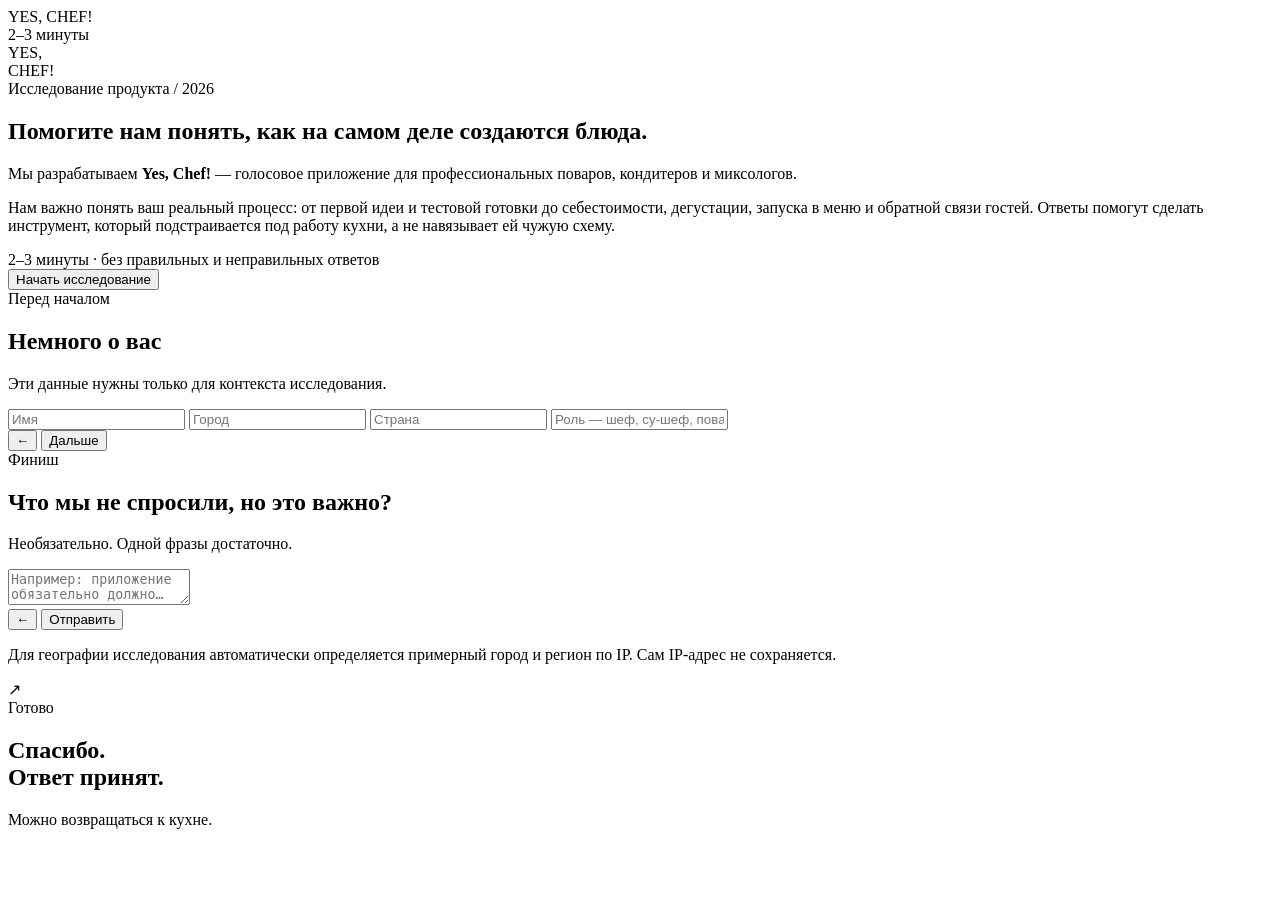
==== yes-chef/index.html @ 0dee5e69 "Add Yes Chef survey structure" ====
<!doctype html>
<html lang="ru">
<head>
  <meta charset="utf-8">
  <meta name="viewport" content="width=device-width, initial-scale=1, viewport-fit=cover">
  <meta name="theme-color" content="#2557FF">
  <title>Yes, Chef! — исследование для профессиональной кухни</title>
  <link rel="stylesheet" href="./styles.css">
</head>
<body>
  <main class="app" id="app">
    <header class="topbar" id="topbar">
      <div class="brand">YES, CHEF!</div>
      <div class="counter" id="counter">2–3 минуты</div>
    </header>
    <div class="progress" id="progress"><div class="progress__bar" id="progressBar"></div></div>

    <form id="survey" novalidate>
      <section class="screen intro active" data-key="intro">
        <div class="intro__wordmark" aria-hidden="true">YES,<br>CHEF!</div>
        <div class="intro__content">
          <div class="eyebrow eyebrow--light">Исследование продукта / 2026</div>
          <h1>Помогите нам понять, как на самом деле создаются блюда.</h1>
          <p class="intro__lead">Мы разрабатываем <strong>Yes, Chef!</strong> — голосовое приложение для профессиональных поваров, кондитеров и миксологов.</p>
          <p class="intro__text">Нам важно понять ваш реальный процесс: от первой идеи и тестовой готовки до себестоимости, дегустации, запуска в меню и обратной связи гостей. Ответы помогут сделать инструмент, который подстраивается под работу кухни, а не навязывает ей чужую схему.</p>
          <div class="intro__meta">2–3 минуты · без правильных и неправильных ответов</div>
        </div>
        <div class="nav nav--intro">
          <button class="btn btn--white" type="button" data-next>Начать исследование</button>
        </div>
      </section>

      <section class="screen profile" data-key="profile">
        <div class="eyebrow">Перед началом</div>
        <h2>Немного о вас</h2>
        <p class="lead">Эти данные нужны только для контекста исследования.</p>
        <div class="fields">
          <input class="text-input" type="text" name="name" autocomplete="name" placeholder="Имя" required>
          <input class="text-input" type="text" name="city" autocomplete="address-level2" placeholder="Город" required>
          <input class="text-input" type="text" name="country" autocomplete="country-name" placeholder="Страна" required>
          <input class="text-input" type="text" name="role" autocomplete="organization-title" placeholder="Роль — шеф, су-шеф, повар…" required>
        </div>
        <div class="error" aria-live="polite"></div>
        <div class="nav">
          <button class="btn btn--back" type="button" data-back>←</button>
          <button class="btn btn--primary" type="button" data-next>Дальше</button>
        </div>
      </section>

      <div id="questions"></div>

      <section class="screen" data-key="comment">
        <div class="eyebrow">Финиш</div>
        <h2>Что мы не спросили, но это важно?</h2>
        <p class="lead">Необязательно. Одной фразы достаточно.</p>
        <textarea name="comment" inputmode="text" placeholder="Например: приложение обязательно должно…"></textarea>
        <div class="error" aria-live="polite"></div>
        <div class="nav">
          <button class="btn btn--back" type="button" data-back>←</button>
          <button class="btn btn--primary" id="submitBtn" type="button">Отправить</button>
        </div>
        <p class="privacy">Для географии исследования автоматически определяется примерный город и регион по IP. Сам IP-адрес не сохраняется.</p>
      </section>

      <section class="screen success" data-key="success">
        <div class="success__arrow">↗</div>
        <div class="eyebrow">Готово</div>
        <h2>Спасибо.<br>Ответ принят.</h2>
        <p class="lead">Можно возвращаться к кухне.</p>
      </section>
    </form>
  </main>

  <iframe name="yeschefSink" id="yeschefSink" title="" hidden></iframe>
  <script src="./app.js" defer></script>
</body>
</html>
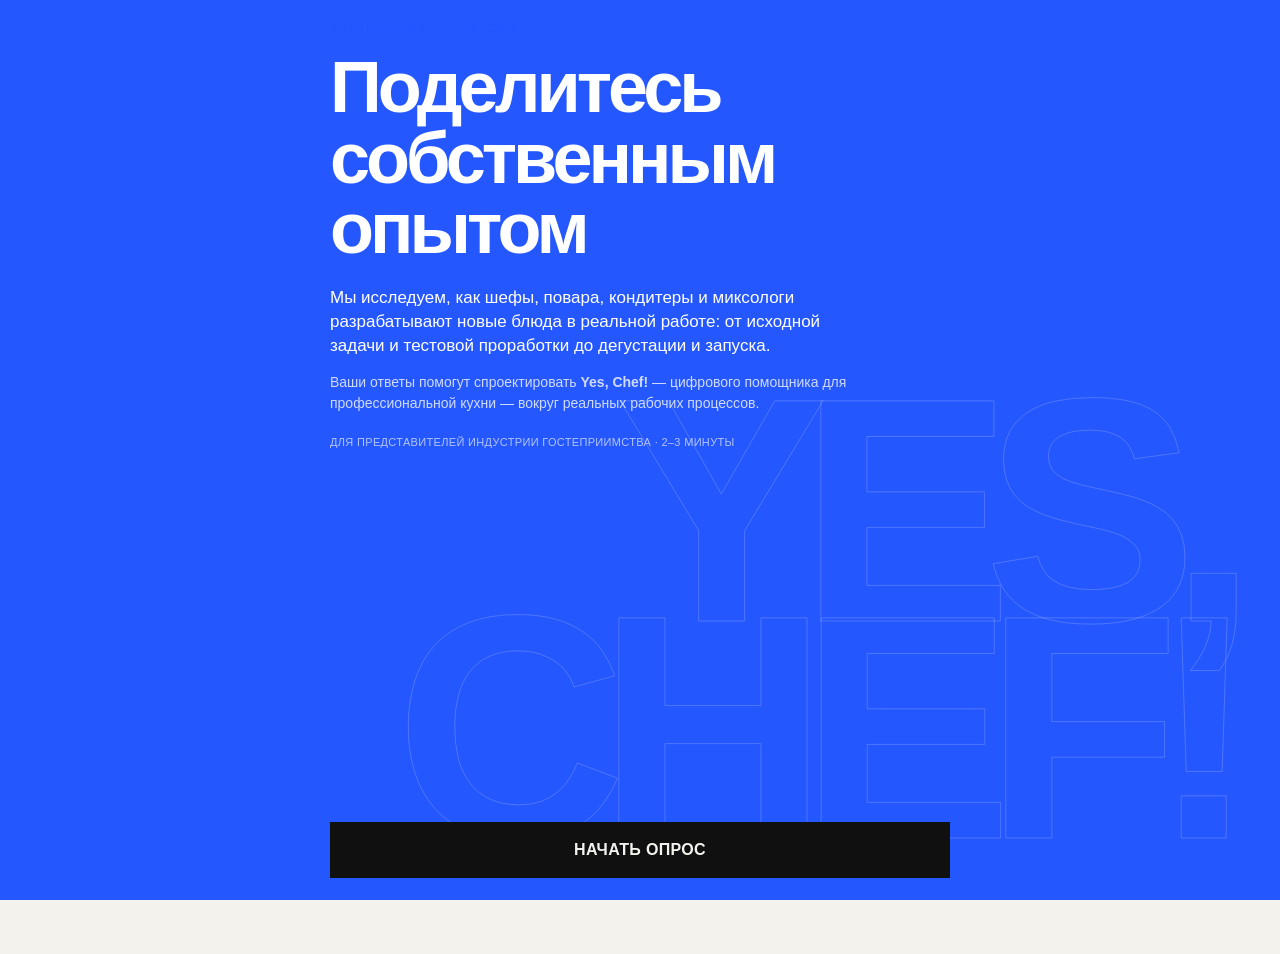
==== commit d6f5c6b8: "Refine Yes Chef survey structure and intro" ====
--- a/yes-chef/index.html
+++ b/yes-chef/index.html
@@ -3,11 +3,21 @@
 <head>
   <meta charset="utf-8">
   <meta name="viewport" content="width=device-width, initial-scale=1, viewport-fit=cover">
-  <meta name="theme-color" content="#2557FF">
+  <meta name="theme-color" content="#F3F2ED">
   <title>Yes, Chef! — исследование для профессиональной кухни</title>
   <link rel="stylesheet" href="./styles.css">
 </head>
-<body>
+<body class="is-loading">
+  <div class="preloader" id="preloader" aria-hidden="true">
+    <div class="preloader__meta">YES, CHEF! / RESEARCH</div>
+    <div class="preloader__logo">
+      <span>YES,</span>
+      <span>CHEF!</span>
+    </div>
+    <div class="preloader__line"><i></i></div>
+    <div class="preloader__year">2026</div>
+  </div>
+
   <main class="app" id="app">
     <header class="topbar" id="topbar">
       <div class="brand">YES, CHEF!</div>
@@ -19,54 +29,42 @@
       <section class="screen intro active" data-key="intro">
         <div class="intro__wordmark" aria-hidden="true">YES,<br>CHEF!</div>
         <div class="intro__content">
-          <div class="eyebrow eyebrow--light">Исследование продукта / 2026</div>
-          <h1>Помогите нам понять, как на самом деле создаются блюда.</h1>
-          <p class="intro__lead">Мы разрабатываем <strong>Yes, Chef!</strong> — голосовое приложение для профессиональных поваров, кондитеров и миксологов.</p>
-          <p class="intro__text">Нам важно понять ваш реальный процесс: от первой идеи и тестовой готовки до себестоимости, дегустации, запуска в меню и обратной связи гостей. Ответы помогут сделать инструмент, который подстраивается под работу кухни, а не навязывает ей чужую схему.</p>
-          <div class="intro__meta">2–3 минуты · без правильных и неправильных ответов</div>
+          <div class="eyebrow">Исследование / Yes, Chef!</div>
+          <h1>Поделитесь собственным опытом</h1>
+          <p class="intro__lead">Мы исследуем, как шефы, повара, кондитеры и миксологи разрабатывают новые блюда в реальной работе: от исходной задачи и тестовой проработки до дегустации и запуска.</p>
+          <p class="intro__text">Ваши ответы помогут спроектировать <strong>Yes, Chef!</strong> — цифрового помощника для профессиональной кухни — вокруг реальных рабочих процессов.</p>
+          <div class="intro__meta">Для представителей индустрии гостеприимства · 2–3 минуты</div>
         </div>
         <div class="nav nav--intro">
-          <button class="btn btn--white" type="button" data-next>Начать исследование</button>
+          <button class="btn btn--primary" type="button" data-next>Начать опрос</button>
         </div>
       </section>
 
       <section class="screen profile" data-key="profile">
         <div class="eyebrow">Перед началом</div>
         <h2>Немного о вас</h2>
-        <p class="lead">Эти данные нужны только для контекста исследования.</p>
+        <p class="lead">Только несколько данных для контекста исследования.</p>
         <div class="fields">
-          <input class="text-input" type="text" name="name" autocomplete="name" placeholder="Имя" required>
           <input class="text-input" type="text" name="city" autocomplete="address-level2" placeholder="Город" required>
           <input class="text-input" type="text" name="country" autocomplete="country-name" placeholder="Страна" required>
-          <input class="text-input" type="text" name="role" autocomplete="organization-title" placeholder="Роль — шеф, су-шеф, повар…" required>
+          <input class="text-input" type="text" name="role" autocomplete="organization-title" placeholder="Должность — шеф, су-шеф, повар…" required>
         </div>
         <div class="error" aria-live="polite"></div>
         <div class="nav">
-          <button class="btn btn--back" type="button" data-back>←</button>
+          <button class="btn btn--back" type="button" data-back aria-label="Назад">←</button>
           <button class="btn btn--primary" type="button" data-next>Дальше</button>
         </div>
       </section>
 
       <div id="questions"></div>
 
-      <section class="screen" data-key="comment">
-        <div class="eyebrow">Финиш</div>
-        <h2>Что мы не спросили, но это важно?</h2>
-        <p class="lead">Необязательно. Одной фразы достаточно.</p>
-        <textarea name="comment" inputmode="text" placeholder="Например: приложение обязательно должно…"></textarea>
-        <div class="error" aria-live="polite"></div>
-        <div class="nav">
-          <button class="btn btn--back" type="button" data-back>←</button>
-          <button class="btn btn--primary" id="submitBtn" type="button">Отправить</button>
-        </div>
-        <p class="privacy">Для географии исследования автоматически определяется примерный город и регион по IP. Сам IP-адрес не сохраняется.</p>
-      </section>
-
       <section class="screen success" data-key="success">
-        <div class="success__arrow">↗</div>
-        <div class="eyebrow">Готово</div>
-        <h2>Спасибо.<br>Ответ принят.</h2>
-        <p class="lead">Можно возвращаться к кухне.</p>
+        <div class="success__ghost" aria-hidden="true">СПАСИБО</div>
+        <div class="success__mark" aria-hidden="true"><span></span></div>
+        <div class="eyebrow">Исследование завершено</div>
+        <h2>Спасибо за ваш опыт.</h2>
+        <p class="lead">Ответы сохранены. Они помогут нам спроектировать Yes, Chef! вокруг реальных процессов профессиональной кухни.</p>
+        <div class="success__signoff">YES, CHEF! / 2026</div>
       </section>
     </form>
   </main>
--- a/yes-chef/styles.css
+++ b/yes-chef/styles.css
@@ -0,0 +1,177 @@
+:root{
+  --blue:#2557FF;
+  --paper:#F3F2ED;
+  --ink:#101010;
+  --muted:#74736D;
+  --line:#C9C7BF;
+  --white:#FFFFFF;
+  --danger:#B83A2E;
+}
+
+*{box-sizing:border-box}
+html,body{margin:0;min-height:100%;background:var(--paper);color:var(--ink)}
+body{font-family:Arial,Helvetica,sans-serif;-webkit-font-smoothing:antialiased}
+button,input,textarea{font:inherit}
+button{-webkit-tap-highlight-color:transparent}
+
+.app{
+  width:min(100%,620px);
+  min-height:100svh;
+  margin:0 auto;
+  padding:18px 18px calc(24px + env(safe-area-inset-bottom));
+  display:flex;
+  flex-direction:column;
+}
+
+.topbar{
+  display:grid;
+  grid-template-columns:1fr auto;
+  gap:16px;
+  padding-bottom:14px;
+  border-bottom:1px solid var(--ink);
+}
+.brand{font-size:16px;font-weight:800;letter-spacing:-.02em}
+.counter{font-size:12px;color:var(--muted);font-variant-numeric:tabular-nums}
+.progress{height:3px;background:var(--line);overflow:hidden}
+.progress__bar{height:100%;width:0;background:var(--blue);transition:width .2s ease}
+
+#survey{flex:1;display:flex}
+.screen{
+  display:none;
+  flex:1;
+  flex-direction:column;
+  min-height:calc(100svh - 80px);
+  padding-top:28px;
+}
+.screen.active{display:flex}
+
+.eyebrow{
+  margin-bottom:18px;
+  color:var(--blue);
+  font-size:11px;
+  font-weight:800;
+  letter-spacing:.12em;
+  text-transform:uppercase;
+}
+.eyebrow--light{color:rgba(255,255,255,.72)}
+
+h1,h2{
+  margin:0;
+  max-width:550px;
+  font-weight:800;
+  letter-spacing:-.055em;
+  line-height:.98;
+}
+h1{font-size:clamp(43px,11.5vw,68px)}
+h2{font-size:clamp(35px,9.5vw,54px)}
+.lead{margin:18px 0 0;max-width:500px;color:var(--muted);font-size:15px;line-height:1.48}
+.hint{margin:14px 0 0;color:var(--muted);font-size:12px;line-height:1.4}
+
+/* Intro cover */
+.intro{
+  position:fixed;
+  inset:0;
+  z-index:100;
+  display:none;
+  min-height:100svh;
+  padding:calc(22px + env(safe-area-inset-top)) 20px calc(22px + env(safe-area-inset-bottom));
+  overflow:hidden;
+  background:var(--blue);
+  color:var(--white);
+}
+.intro.active{display:flex}
+.intro__wordmark{
+  position:absolute;
+  right:-.08em;
+  bottom:7vh;
+  z-index:0;
+  color:transparent;
+  font-size:clamp(150px,47vw,320px);
+  font-weight:900;
+  letter-spacing:-.09em;
+  line-height:.68;
+  -webkit-text-stroke:1px rgba(255,255,255,.18);
+  text-align:right;
+  pointer-events:none;
+  user-select:none;
+}
+.intro__content{position:relative;z-index:1;max-width:560px}
+.intro h1{max-width:560px;font-size:clamp(46px,12vw,72px)}
+.intro__lead{margin:22px 0 0;max-width:520px;font-size:17px;line-height:1.42}
+.intro__text{margin:14px 0 0;max-width:520px;color:rgba(255,255,255,.78);font-size:14px;line-height:1.5}
+.intro__meta{margin-top:22px;color:rgba(255,255,255,.65);font-size:11px;letter-spacing:.03em;text-transform:uppercase}
+.nav--intro{position:relative;z-index:1;margin-top:auto;padding-top:30px}
+
+.fields{display:grid;margin-top:30px;border-top:1px solid var(--ink)}
+.text-input,.other-input,textarea{
+  width:100%;
+  border:0;
+  border-bottom:1px solid var(--line);
+  border-radius:0;
+  background:transparent;
+  color:var(--ink);
+  padding:17px 0;
+  outline:none;
+  font-size:18px;
+}
+.text-input::placeholder,.other-input::placeholder,textarea::placeholder{color:#99978F}
+.text-input:focus,.other-input:focus,textarea:focus{border-bottom-color:var(--blue)}
+textarea{min-height:124px;resize:vertical;margin-top:28px;border-top:1px solid var(--ink);padding-top:16px}
+
+.options{display:grid;gap:8px;margin-top:26px}
+.option{
+  position:relative;
+  display:grid;
+  grid-template-columns:18px 1fr;
+  gap:12px;
+  align-items:center;
+  min-height:58px;
+  border:1px solid var(--ink);
+  padding:13px 14px;
+  cursor:pointer;
+  transition:background .12s,border-color .12s,color .12s;
+}
+.option input{position:absolute;opacity:0;pointer-events:none}
+.mark{width:18px;height:18px;border:1px solid currentColor;border-radius:50%;display:grid;place-items:center}
+.option.multi .mark{border-radius:2px}
+.option.selected{background:var(--blue);border-color:var(--blue);color:var(--white)}
+.option.selected .mark::after{content:"";width:8px;height:8px;background:currentColor;border-radius:50%}
+.option.multi.selected .mark::after{border-radius:1px}
+.option__text{font-size:17px;line-height:1.18;letter-spacing:-.02em}
+
+.other-wrap{display:none;margin-top:10px}
+.other-wrap.show{display:block}
+.error{min-height:18px;margin-top:12px;color:var(--danger);font-size:12px}
+
+.nav{display:flex;gap:8px;margin-top:auto;padding-top:30px}
+.btn{
+  min-height:56px;
+  border:1px solid var(--ink);
+  border-radius:0;
+  padding:0 18px;
+  background:transparent;
+  color:var(--ink);
+  font-weight:800;
+  letter-spacing:.02em;
+  text-transform:uppercase;
+  cursor:pointer;
+}
+.btn--primary{flex:1;background:var(--ink);color:var(--paper)}
+.btn--back{width:58px;padding:0}
+.btn--white{width:100%;background:var(--white);border-color:var(--white);color:var(--blue)}
+.btn:disabled{opacity:.45;cursor:default}
+
+.privacy{margin:24px 0 0;padding-top:14px;border-top:1px solid var(--line);color:var(--muted);font-size:12px;line-height:1.4}
+.success{justify-content:center}
+.success__arrow{margin-bottom:24px;color:var(--blue);font-size:84px;line-height:.8}
+
+@media (hover:hover){
+  .option:not(.selected):hover{background:#E5E9F7}
+  .btn--primary:hover{background:var(--blue);border-color:var(--blue)}
+  .btn--white:hover{background:transparent;color:var(--white)}
+}
+
+@media (min-width:700px){
+  .intro{padding-left:max(32px,calc((100vw - 620px)/2));padding-right:max(32px,calc((100vw - 620px)/2))}
+  .intro__wordmark{right:4vw}
+}
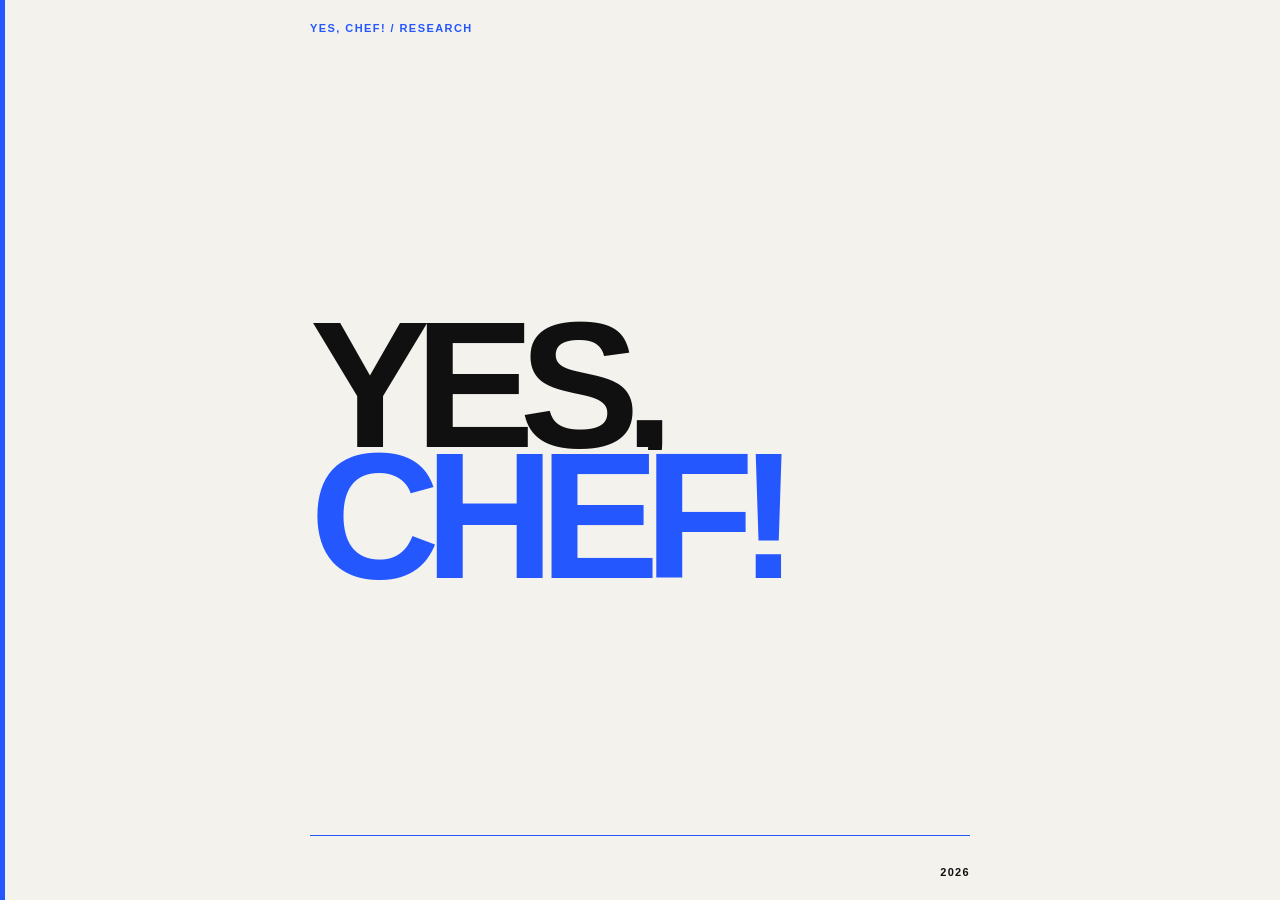
==== commit ab02914f: "Simplify Yes Chef profile fields" ====
--- a/yes-chef/index.html
+++ b/yes-chef/index.html
@@ -45,8 +45,8 @@
         <h2>Немного о вас</h2>
         <p class="lead">Только несколько данных для контекста исследования.</p>
         <div class="fields">
+          <input class="text-input" type="text" name="name" autocomplete="name" placeholder="Имя" required>
           <input class="text-input" type="text" name="city" autocomplete="address-level2" placeholder="Город" required>
-          <input class="text-input" type="text" name="country" autocomplete="country-name" placeholder="Страна" required>
           <input class="text-input" type="text" name="role" autocomplete="organization-title" placeholder="Должность — шеф, су-шеф, повар…" required>
         </div>
         <div class="error" aria-live="polite"></div>
--- a/yes-chef/styles.css
+++ b/yes-chef/styles.css
@@ -2,7 +2,7 @@
   --blue:#2557FF;
   --paper:#F3F2ED;
   --ink:#101010;
-  --muted:#74736D;
+  --muted:#6F6D66;
   --line:#C9C7BF;
   --white:#FFFFFF;
   --danger:#B83A2E;
@@ -10,12 +10,103 @@
 
 *{box-sizing:border-box}
 html,body{margin:0;min-height:100%;background:var(--paper);color:var(--ink)}
-body{font-family:Arial,Helvetica,sans-serif;-webkit-font-smoothing:antialiased}
+body{font-family:"Helvetica Neue",Arial,Helvetica,sans-serif;-webkit-font-smoothing:antialiased}
 button,input,textarea{font:inherit}
 button{-webkit-tap-highlight-color:transparent}
 
+body.is-loading{overflow:hidden}
+
+/* Loading sequence */
+.preloader{
+  position:fixed;
+  inset:0;
+  z-index:999;
+  display:grid;
+  grid-template-rows:auto 1fr auto;
+  min-height:100svh;
+  padding:22px 20px calc(22px + env(safe-area-inset-bottom));
+  overflow:hidden;
+  background:var(--paper);
+  color:var(--ink);
+  transition:transform .72s cubic-bezier(.76,0,.24,1),visibility .72s;
+}
+.preloader::before{
+  content:"";
+  position:absolute;
+  top:0;
+  left:0;
+  width:5px;
+  height:100%;
+  background:var(--blue);
+  transform:scaleY(0);
+  transform-origin:top;
+  animation:loadRail 1.2s cubic-bezier(.7,0,.2,1) .08s forwards;
+}
+.preloader__meta{
+  position:relative;
+  z-index:2;
+  color:var(--blue);
+  font-size:11px;
+  font-weight:800;
+  letter-spacing:.13em;
+  text-transform:uppercase;
+  opacity:0;
+  animation:fadeUp .42s ease .12s forwards;
+}
+.preloader__logo{
+  align-self:center;
+  position:relative;
+  z-index:2;
+  font-size:clamp(74px,25vw,180px);
+  font-weight:900;
+  letter-spacing:-.085em;
+  line-height:.73;
+  text-transform:uppercase;
+}
+.preloader__logo span{
+  display:block;
+  overflow:hidden;
+  clip-path:inset(100% 0 0 0);
+  transform:translateY(18px);
+  animation:logoReveal .72s cubic-bezier(.16,1,.3,1) forwards;
+}
+.preloader__logo span:nth-child(1){animation-delay:.18s}
+.preloader__logo span:nth-child(2){animation-delay:.34s;color:var(--blue)}
+.preloader__line{
+  position:absolute;
+  left:20px;
+  right:20px;
+  bottom:64px;
+  height:1px;
+  background:var(--line);
+  overflow:hidden;
+}
+.preloader__line i{
+  display:block;
+  width:100%;
+  height:100%;
+  background:var(--blue);
+  transform:translateX(-100%);
+  animation:lineSweep 1.05s cubic-bezier(.65,0,.35,1) .45s forwards;
+}
+.preloader__year{
+  align-self:end;
+  justify-self:end;
+  position:relative;
+  z-index:2;
+  font-size:11px;
+  font-weight:700;
+  letter-spacing:.12em;
+  opacity:0;
+  animation:fadeUp .42s ease .72s forwards;
+}
+.preloader.is-done{
+  transform:translateY(-100%);
+  visibility:hidden;
+}
+
 .app{
-  width:min(100%,620px);
+  width:min(100%,660px);
   min-height:100svh;
   margin:0 auto;
   padding:18px 18px calc(24px + env(safe-area-inset-bottom));
@@ -30,20 +121,23 @@
   padding-bottom:14px;
   border-bottom:1px solid var(--ink);
 }
-.brand{font-size:16px;font-weight:800;letter-spacing:-.02em}
+.brand{font-size:16px;font-weight:900;letter-spacing:-.035em}
 .counter{font-size:12px;color:var(--muted);font-variant-numeric:tabular-nums}
 .progress{height:3px;background:var(--line);overflow:hidden}
-.progress__bar{height:100%;width:0;background:var(--blue);transition:width .2s ease}
+.progress__bar{height:100%;width:0;background:var(--blue);transition:width .34s cubic-bezier(.22,1,.36,1)}
 
 #survey{flex:1;display:flex}
+#questions{display:contents}
 .screen{
   display:none;
   flex:1;
   flex-direction:column;
   min-height:calc(100svh - 80px);
   padding-top:28px;
+  position:relative;
 }
 .screen.active{display:flex}
+.screen.active:not(.intro):not(.success){animation:screenIn .38s cubic-bezier(.22,1,.36,1)}
 
 .eyebrow{
   margin-bottom:18px;
@@ -53,57 +147,81 @@
   letter-spacing:.12em;
   text-transform:uppercase;
 }
-.eyebrow--light{color:rgba(255,255,255,.72)}
 
 h1,h2{
   margin:0;
-  max-width:550px;
-  font-weight:800;
-  letter-spacing:-.055em;
-  line-height:.98;
-}
-h1{font-size:clamp(43px,11.5vw,68px)}
-h2{font-size:clamp(35px,9.5vw,54px)}
-.lead{margin:18px 0 0;max-width:500px;color:var(--muted);font-size:15px;line-height:1.48}
-.hint{margin:14px 0 0;color:var(--muted);font-size:12px;line-height:1.4}
-
-/* Intro cover */
-.intro{
-  position:fixed;
-  inset:0;
-  z-index:100;
-  display:none;
-  min-height:100svh;
-  padding:calc(22px + env(safe-area-inset-top)) 20px calc(22px + env(safe-area-inset-bottom));
-  overflow:hidden;
+  max-width:590px;
+  font-weight:900;
+  letter-spacing:-.062em;
+  line-height:.95;
+}
+h1{font-size:clamp(46px,12vw,76px)}
+h2{font-size:clamp(37px,9.5vw,58px)}
+.lead{margin:18px 0 0;max-width:530px;color:var(--muted);font-size:15px;line-height:1.48}
+
+.selection-note{
+  display:flex;
+  align-items:center;
+  gap:8px;
+  width:max-content;
+  max-width:100%;
+  margin:18px 0 0;
+  color:var(--blue);
+  font-size:11px;
+  font-weight:850;
+  letter-spacing:.08em;
+  line-height:1.25;
+  text-transform:uppercase;
+}
+.selection-note::before{
+  content:"";
+  flex:0 0 auto;
+  width:7px;
+  height:7px;
   background:var(--blue);
-  color:var(--white);
-}
-.intro.active{display:flex}
+}
+
+/* First screen */
+.intro{overflow:hidden;padding-top:34px}
 .intro__wordmark{
   position:absolute;
-  right:-.08em;
-  bottom:7vh;
+  right:-.09em;
+  bottom:12vh;
   z-index:0;
   color:transparent;
-  font-size:clamp(150px,47vw,320px);
-  font-weight:900;
-  letter-spacing:-.09em;
-  line-height:.68;
-  -webkit-text-stroke:1px rgba(255,255,255,.18);
+  font-size:clamp(145px,45vw,300px);
+  font-weight:900;
+  letter-spacing:-.095em;
+  line-height:.67;
+  -webkit-text-stroke:1px rgba(16,16,16,.11);
   text-align:right;
   pointer-events:none;
   user-select:none;
 }
-.intro__content{position:relative;z-index:1;max-width:560px}
-.intro h1{max-width:560px;font-size:clamp(46px,12vw,72px)}
-.intro__lead{margin:22px 0 0;max-width:520px;font-size:17px;line-height:1.42}
-.intro__text{margin:14px 0 0;max-width:520px;color:rgba(255,255,255,.78);font-size:14px;line-height:1.5}
-.intro__meta{margin-top:22px;color:rgba(255,255,255,.65);font-size:11px;letter-spacing:.03em;text-transform:uppercase}
+.intro__content{position:relative;z-index:1;max-width:590px}
+.intro h1{max-width:590px}
+.intro__lead{margin:24px 0 0;max-width:550px;font-size:17px;line-height:1.42}
+.intro__text{margin:14px 0 0;max-width:535px;color:var(--muted);font-size:14px;line-height:1.5}
+.intro__meta{margin-top:22px;color:var(--muted);font-size:11px;font-weight:700;letter-spacing:.04em;text-transform:uppercase}
 .nav--intro{position:relative;z-index:1;margin-top:auto;padding-top:30px}
+body.is-ready .intro.active .eyebrow,
+body.is-ready .intro.active h1,
+body.is-ready .intro.active .intro__lead,
+body.is-ready .intro.active .intro__text,
+body.is-ready .intro.active .intro__meta,
+body.is-ready .intro.active .nav{
+  opacity:0;
+  transform:translateY(15px);
+  animation:introIn .54s cubic-bezier(.22,1,.36,1) forwards;
+}
+body.is-ready .intro.active h1{animation-delay:.05s}
+body.is-ready .intro.active .intro__lead{animation-delay:.10s}
+body.is-ready .intro.active .intro__text{animation-delay:.14s}
+body.is-ready .intro.active .intro__meta{animation-delay:.18s}
+body.is-ready .intro.active .nav{animation-delay:.23s}
 
 .fields{display:grid;margin-top:30px;border-top:1px solid var(--ink)}
-.text-input,.other-input,textarea{
+.text-input,.other-input{
   width:100%;
   border:0;
   border-bottom:1px solid var(--line);
@@ -114,9 +232,8 @@
   outline:none;
   font-size:18px;
 }
-.text-input::placeholder,.other-input::placeholder,textarea::placeholder{color:#99978F}
-.text-input:focus,.other-input:focus,textarea:focus{border-bottom-color:var(--blue)}
-textarea{min-height:124px;resize:vertical;margin-top:28px;border-top:1px solid var(--ink);padding-top:16px}
+.text-input::placeholder,.other-input::placeholder{color:#99978F}
+.text-input:focus,.other-input:focus{border-bottom-color:var(--blue)}
 
 .options{display:grid;gap:8px;margin-top:26px}
 .option{
@@ -129,7 +246,7 @@
   border:1px solid var(--ink);
   padding:13px 14px;
   cursor:pointer;
-  transition:background .12s,border-color .12s,color .12s;
+  transition:background .14s,border-color .14s,color .14s,transform .14s;
 }
 .option input{position:absolute;opacity:0;pointer-events:none}
 .mark{width:18px;height:18px;border:1px solid currentColor;border-radius:50%;display:grid;place-items:center}
@@ -140,7 +257,7 @@
 .option__text{font-size:17px;line-height:1.18;letter-spacing:-.02em}
 
 .other-wrap{display:none;margin-top:10px}
-.other-wrap.show{display:block}
+.other-wrap.show{display:block;animation:screenIn .25s ease}
 .error{min-height:18px;margin-top:12px;color:var(--danger);font-size:12px}
 
 .nav{display:flex;gap:8px;margin-top:auto;padding-top:30px}
@@ -151,27 +268,92 @@
   padding:0 18px;
   background:transparent;
   color:var(--ink);
-  font-weight:800;
-  letter-spacing:.02em;
+  font-weight:900;
+  letter-spacing:.035em;
   text-transform:uppercase;
   cursor:pointer;
+  transition:background .16s,color .16s,border-color .16s,transform .16s;
 }
 .btn--primary{flex:1;background:var(--ink);color:var(--paper)}
 .btn--back{width:58px;padding:0}
-.btn--white{width:100%;background:var(--white);border-color:var(--white);color:var(--blue)}
 .btn:disabled{opacity:.45;cursor:default}
 
-.privacy{margin:24px 0 0;padding-top:14px;border-top:1px solid var(--line);color:var(--muted);font-size:12px;line-height:1.4}
-.success{justify-content:center}
-.success__arrow{margin-bottom:24px;color:var(--blue);font-size:84px;line-height:.8}
+/* Success */
+.success{
+  justify-content:center;
+  overflow:hidden;
+  isolation:isolate;
+}
+.success__ghost{
+  position:absolute;
+  left:-.06em;
+  top:50%;
+  z-index:-1;
+  color:transparent;
+  font-size:clamp(110px,33vw,230px);
+  font-weight:900;
+  letter-spacing:-.09em;
+  line-height:.78;
+  -webkit-text-stroke:1px rgba(16,16,16,.10);
+  transform:translateY(-50%) scale(.88);
+  opacity:0;
+}
+.success__mark{
+  width:78px;
+  height:78px;
+  margin-bottom:28px;
+  border:1px solid var(--blue);
+  position:relative;
+  transform:rotate(-7deg) scale(.65);
+  opacity:0;
+}
+.success__mark::before,
+.success__mark::after,
+.success__mark span{
+  content:"";
+  position:absolute;
+  background:var(--blue);
+}
+.success__mark::before{width:2px;height:42px;left:39px;top:18px;transform:rotate(45deg) scaleY(0);transform-origin:bottom}
+.success__mark::after{width:2px;height:24px;left:29px;top:38px;transform:rotate(-45deg) scaleY(0);transform-origin:bottom}
+.success__signoff{margin-top:32px;color:var(--blue);font-size:11px;font-weight:850;letter-spacing:.11em;text-transform:uppercase;opacity:0}
+.success.active .success__ghost{animation:successGhost .9s cubic-bezier(.16,1,.3,1) forwards}
+.success.active .success__mark{animation:markPop .55s cubic-bezier(.16,1,.3,1) .08s forwards}
+.success.active .success__mark::before{animation:drawLine .28s ease .43s forwards}
+.success.active .success__mark::after{animation:drawLine .22s ease .58s forwards}
+.success.active .eyebrow,
+.success.active h2,
+.success.active .lead,
+.success.active .success__signoff{opacity:0;transform:translateY(14px);animation:introIn .5s cubic-bezier(.22,1,.36,1) forwards}
+.success.active .eyebrow{animation-delay:.34s}
+.success.active h2{animation-delay:.40s}
+.success.active .lead{animation-delay:.48s}
+.success.active .success__signoff{animation-delay:.57s}
 
 @media (hover:hover){
-  .option:not(.selected):hover{background:#E5E9F7}
+  .option:not(.selected):hover{background:#E5E9F7;transform:translateX(2px)}
   .btn--primary:hover{background:var(--blue);border-color:var(--blue)}
-  .btn--white:hover{background:transparent;color:var(--white)}
 }
 
 @media (min-width:700px){
-  .intro{padding-left:max(32px,calc((100vw - 620px)/2));padding-right:max(32px,calc((100vw - 620px)/2))}
-  .intro__wordmark{right:4vw}
-}
+  .preloader{padding-left:max(32px,calc((100vw - 660px)/2));padding-right:max(32px,calc((100vw - 660px)/2))}
+  .preloader__line{left:max(32px,calc((100vw - 660px)/2));right:max(32px,calc((100vw - 660px)/2))}
+  .intro__wordmark{right:-10vw}
+}
+
+@media (prefers-reduced-motion:reduce){
+  *,*::before,*::after{animation-duration:.001ms!important;animation-delay:0ms!important;scroll-behavior:auto!important;transition-duration:.001ms!important}
+}
+
+@keyframes loadRail{to{transform:scaleY(1)}}
+@keyframes logoReveal{to{clip-path:inset(0 0 0 0);transform:translateY(0)}}
+@keyframes lineSweep{to{transform:translateX(0)}}
+@keyframes fadeUp{to{opacity:1;transform:translateY(0)}}
+@keyframes introIn{to{opacity:1;transform:translateY(0)}}
+@keyframes screenIn{from{opacity:0;transform:translateY(12px)}to{opacity:1;transform:translateY(0)}}
+@keyframes successGhost{to{opacity:1;transform:translateY(-50%) scale(1)}}
+@keyframes markPop{to{opacity:1;transform:rotate(0) scale(1)}}
+@keyframes drawLine{to{transform:rotate(var(--r,45deg)) scaleY(1)}}
+
+.success__mark::before{--r:45deg}
+.success__mark::after{--r:-45deg}
